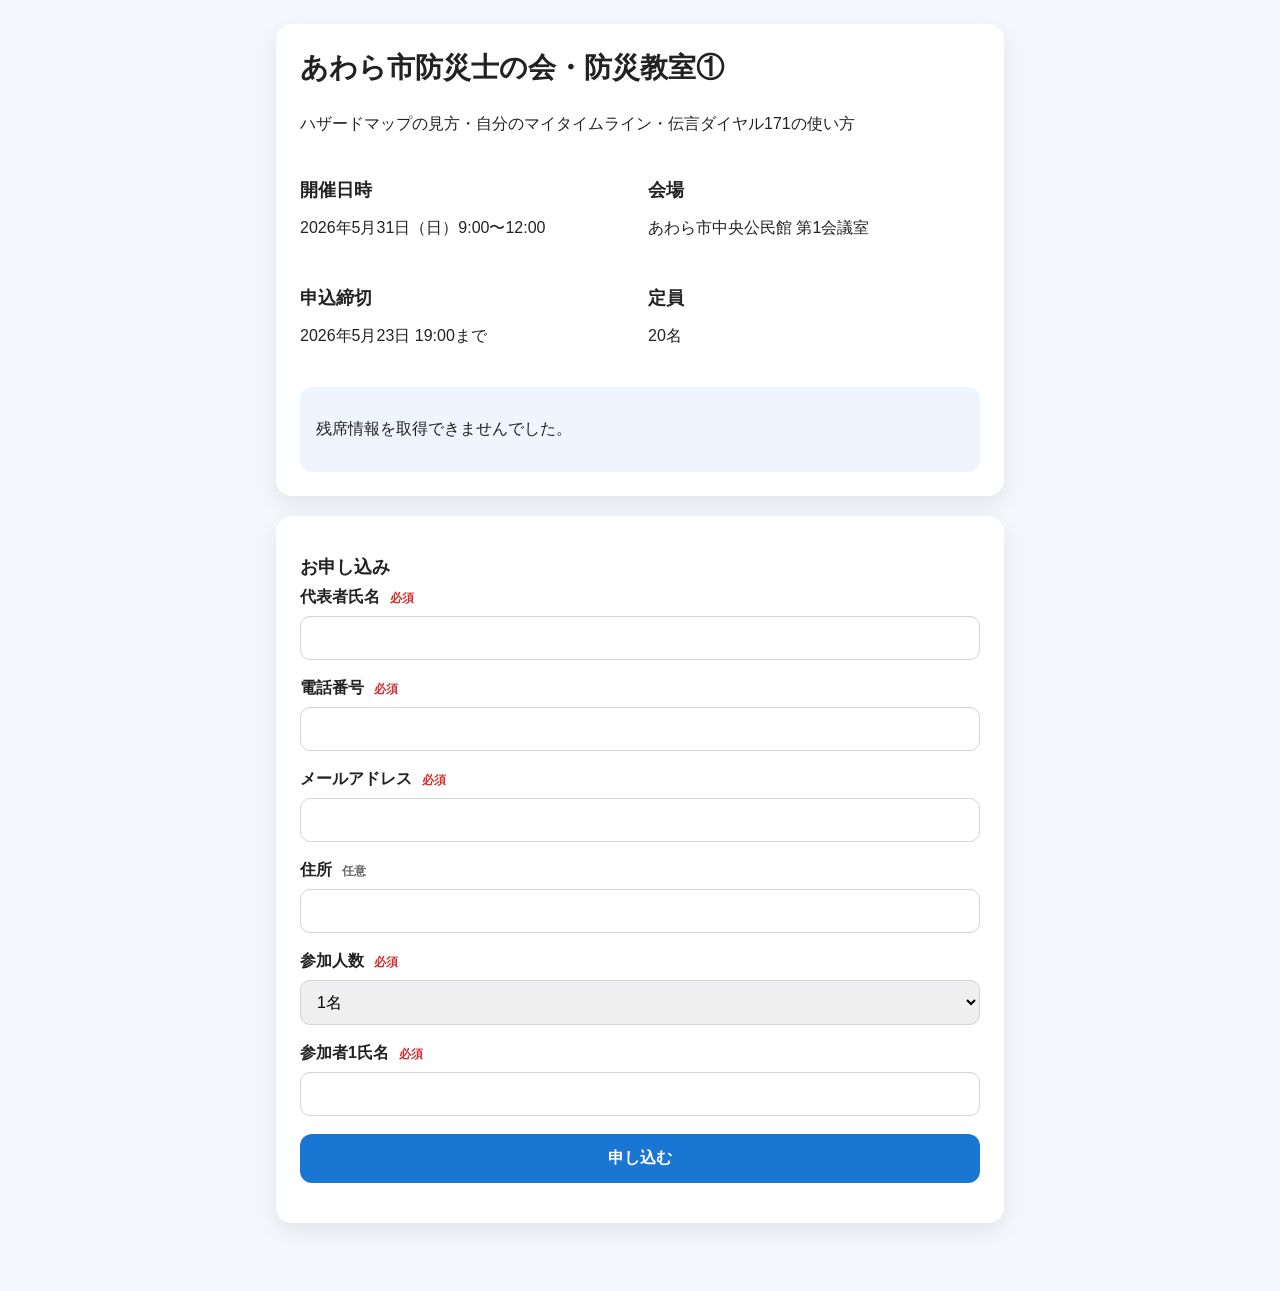
==== bousai-form/index.html @ 8a0164b3 "first commit" ====
<!DOCTYPE html>
<html lang="ja">
<head>
  <meta charset="UTF-8" />
  <meta name="viewport" content="width=device-width, initial-scale=1.0" />
  <title>あわら市防災士の会・防災教室① 申し込みフォーム</title>
  <link rel="stylesheet" href="style.css" />
</head>
<body>
  <main class="container">
    <section class="card">
      <h1>あわら市防災士の会・防災教室①</h1>
      <p class="lead">
        ハザードマップの見方・自分のマイタイムライン・伝言ダイヤル171の使い方
      </p>

      <div class="info-grid">
        <div>
          <h2>開催日時</h2>
          <p>2026年5月31日（日）9:00〜12:00</p>
        </div>
        <div>
          <h2>会場</h2>
          <p>あわら市中央公民館 第1会議室</p>
        </div>
        <div>
          <h2>申込締切</h2>
          <p>2026年5月23日 19:00まで</p>
        </div>
        <div>
          <h2>定員</h2>
          <p>20名</p>
        </div>
      </div>

      <div class="status-box">
        <p id="seatStatus">残席を確認中...</p>
        <p id="closeStatus" class="close-text hidden">申し込み受付は終了しました。</p>
      </div>
    </section>

    <section class="card" id="formSection">
      <h2>お申し込み</h2>
      <form id="entryForm">
        <div class="form-group">
          <label for="representativeName">代表者氏名 <span class="required">必須</span></label>
          <input type="text" id="representativeName" name="representativeName" required />
        </div>

        <div class="form-group">
          <label for="phone">電話番号 <span class="required">必須</span></label>
          <input type="tel" id="phone" name="phone" required />
        </div>

        <div class="form-group">
          <label for="email">メールアドレス <span class="required">必須</span></label>
          <input type="email" id="email" name="email" required />
        </div>

        <div class="form-group">
          <label for="address">住所 <span class="optional">任意</span></label>
          <input type="text" id="address" name="address" />
        </div>

        <div class="form-group">
          <label for="participants">参加人数 <span class="required">必須</span></label>
          <select id="participants" name="participants" required>
            <option value="1">1名</option>
            <option value="2">2名</option>
            <option value="3">3名</option>
            <option value="4">4名</option>
          </select>
        </div>

        <div class="form-group">
          <label for="participant1">参加者1氏名 <span class="required">必須</span></label>
          <input type="text" id="participant1" name="participant1" required />
        </div>

        <div class="form-group participant-field hidden" data-index="2">
          <label for="participant2">参加者2氏名</label>
          <input type="text" id="participant2" name="participant2" />
        </div>

        <div class="form-group participant-field hidden" data-index="3">
          <label for="participant3">参加者3氏名</label>
          <input type="text" id="participant3" name="participant3" />
        </div>

        <div class="form-group participant-field hidden" data-index="4">
          <label for="participant4">参加者4氏名</label>
          <input type="text" id="participant4" name="participant4" />
        </div>

        <button type="submit" id="submitBtn">申し込む</button>
      </form>

      <p id="message" class="message"></p>
    </section>
  </main>

  <script src="script.js"></script>
</body>
</html>
---- bousai-form/style.css ----
* {
  box-sizing: border-box;
}

body {
  margin: 0;
  font-family: "Hiragino Sans", "Yu Gothic", sans-serif;
  background: #f4f7fb;
  color: #222;
}

.container {
  max-width: 760px;
  margin: 0 auto;
  padding: 24px 16px 48px;
}

.card {
  background: #fff;
  border-radius: 16px;
  padding: 24px;
  margin-bottom: 20px;
  box-shadow: 0 8px 24px rgba(0, 0, 0, 0.08);
}

h1 {
  margin-top: 0;
  font-size: 28px;
  line-height: 1.4;
}

h2 {
  font-size: 18px;
  margin-bottom: 8px;
}

.lead {
  line-height: 1.8;
  margin-bottom: 24px;
}

.info-grid {
  display: grid;
  grid-template-columns: 1fr 1fr;
  gap: 16px;
}

.status-box {
  margin-top: 24px;
  padding: 16px;
  border-radius: 12px;
  background: #eef5ff;
}

.close-text {
  color: #c62828;
  font-weight: bold;
}

.form-group {
  margin-bottom: 18px;
}

label {
  display: block;
  margin-bottom: 8px;
  font-weight: bold;
}

input,
select {
  width: 100%;
  padding: 12px;
  border: 1px solid #ccd6e0;
  border-radius: 10px;
  font-size: 16px;
}

button {
  width: 100%;
  padding: 14px;
  border: none;
  border-radius: 12px;
  background: #1976d2;
  color: #fff;
  font-size: 16px;
  font-weight: bold;
  cursor: pointer;
}

button:disabled {
  background: #9e9e9e;
  cursor: not-allowed;
}

.required {
  color: #d32f2f;
  font-size: 12px;
  margin-left: 6px;
}

.optional {
  color: #666;
  font-size: 12px;
  margin-left: 6px;
}

.message {
  margin-top: 16px;
  font-weight: bold;
  white-space: pre-line;
}

.hidden {
  display: none;
}

@media (max-width: 640px) {
  .info-grid {
    grid-template-columns: 1fr;
  }

  .card {
    padding: 18px;
  }

  h1 {
    font-size: 24px;
  }
}
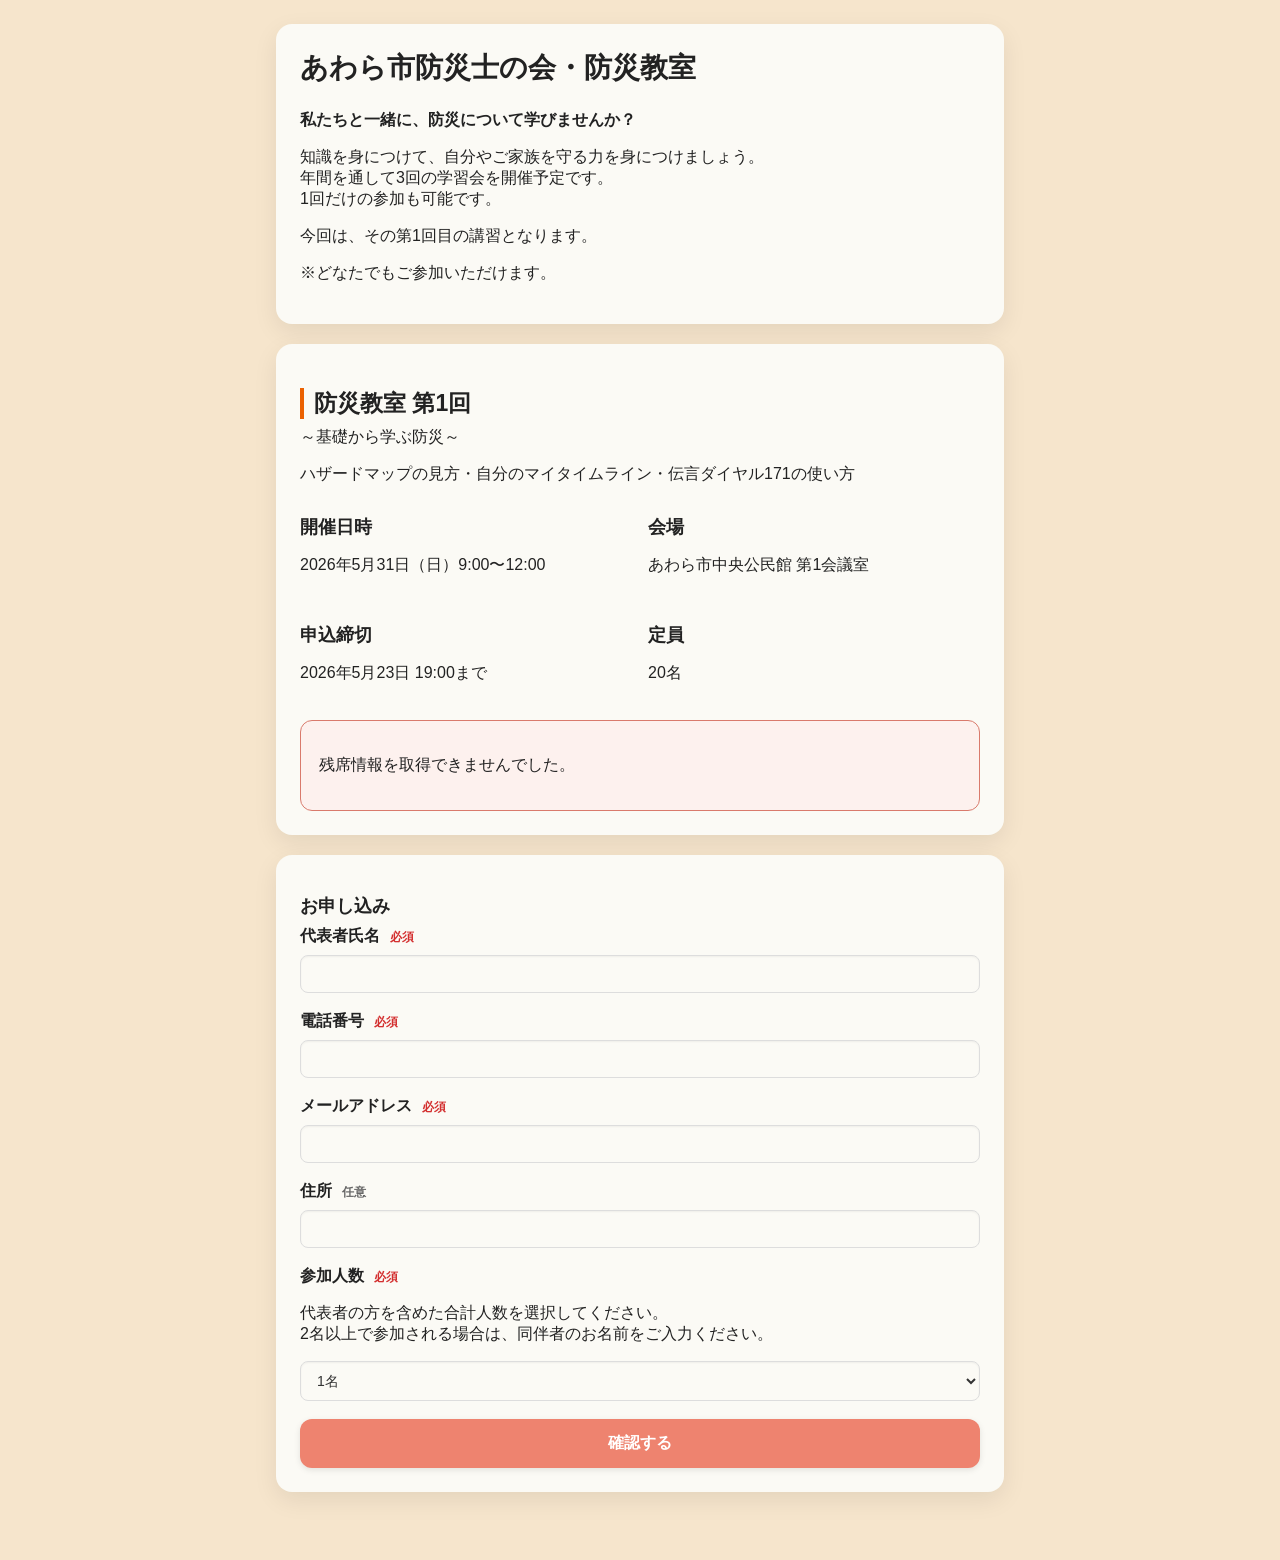
==== commit b5283646: "0.2" ====
--- a/bousai-form/index.html
+++ b/bousai-form/index.html
@@ -8,9 +8,26 @@
 </head>
 <body>
   <main class="container">
+    <section class="card card intro-card">
+      <h1>あわら市防災士の会・防災教室</h1>
+      <div class="intro-text">
+      <p><strong>私たちと一緒に、防災について学びませんか？</strong></p>
+
+      <p>
+        知識を身につけて、自分やご家族を守る力を身につけましょう。<br>
+        年間を通して3回の学習会を開催予定です。<br>
+        1回だけの参加も可能です。
+      </p>
+
+      <p>今回は、その第1回目の講習となります。</p>
+      <p class="notice">※どなたでもご参加いただけます。</p>
+    </div>
+    </section>
     <section class="card">
-      <h1>あわら市防災士の会・防災教室①</h1>
-      <p class="lead">
+      <h2 class="section-title">防災教室 第1回</h2>
+      <p class="subtitle">～基礎から学ぶ防災～</p>
+
+      <p class="subtitle">
         ハザードマップの見方・自分のマイタイムライン・伝言ダイヤル171の使い方
       </p>
 
@@ -33,7 +50,7 @@
         </div>
       </div>
 
-      <div class="status-box">
+      <div class="status-box" id="statusBox">
         <p id="seatStatus">残席を確認中...</p>
         <p id="closeStatus" class="close-text hidden">申し込み受付は終了しました。</p>
       </div>
@@ -64,6 +81,10 @@
 
         <div class="form-group">
           <label for="participants">参加人数 <span class="required">必須</span></label>
+          <p class="form-note">
+            代表者の方を含めた合計人数を選択してください。<br>
+            2名以上で参加される場合は、同伴者のお名前をご入力ください。
+          </p>
           <select id="participants" name="participants" required>
             <option value="1">1名</option>
             <option value="2">2名</option>
@@ -72,31 +93,38 @@
           </select>
         </div>
 
-        <div class="form-group">
-          <label for="participant1">参加者1氏名 <span class="required">必須</span></label>
-          <input type="text" id="participant1" name="participant1" required />
+        <div class="form-group participant-field hidden" data-index="1">
+          <label for="participant1">同伴者1 氏名</label>
+          <input type="text" id="participant1" name="participant1" />
         </div>
 
         <div class="form-group participant-field hidden" data-index="2">
-          <label for="participant2">参加者2氏名</label>
+          <label for="participant2">同伴者2 氏名</label>
           <input type="text" id="participant2" name="participant2" />
         </div>
 
         <div class="form-group participant-field hidden" data-index="3">
-          <label for="participant3">参加者3氏名</label>
+          <label for="participant3">同伴者3 氏名</label>
           <input type="text" id="participant3" name="participant3" />
         </div>
 
-        <div class="form-group participant-field hidden" data-index="4">
-          <label for="participant4">参加者4氏名</label>
-          <input type="text" id="participant4" name="participant4" />
-        </div>
 
-        <button type="submit" id="submitBtn">申し込む</button>
+        <button type="button" id="confirmBtn">確認する</button>
       </form>
 
-      <p id="message" class="message"></p>
     </section>
+
+    <p id="message" class="message hidden"></p>
+
+    <section class="card hidden" id="confirmSection">
+  <h2>入力内容の確認</h2>
+
+  <p id="confirmContent"></p>
+
+  <button type="button" id="backBtn">修正する</button>
+  <button type="button" id="submitFinalBtn">この内容で申し込む</button>
+</section>
+
   </main>
 
   <script src="script.js"></script>
--- a/bousai-form/style.css
+++ b/bousai-form/style.css
@@ -5,7 +5,7 @@
 body {
   margin: 0;
   font-family: "Hiragino Sans", "Yu Gothic", sans-serif;
-  background: #f4f7fb;
+  background: #f6e5cc;
   color: #222;
 }
 
@@ -15,12 +15,21 @@
   padding: 24px 16px 48px;
 }
 
-.card {
-  background: #fff;
+.intro-card {
+  background: #fbfaf5;
   border-radius: 16px;
   padding: 24px;
   margin-bottom: 20px;
   box-shadow: 0 8px 24px rgba(0, 0, 0, 0.08);
+}
+
+.card {
+  background: #fbfaf5;
+  border-radius: 16px;
+  padding: 24px;
+  margin-bottom: 20px;
+  box-shadow: 0 8px 24px rgba(0, 0, 0, 0.08);
+
 }
 
 h1 {
@@ -32,6 +41,17 @@
 h2 {
   font-size: 18px;
   margin-bottom: 8px;
+}
+
+.section-title {
+  font-size: 23px;
+  font-weight: bold;
+  border-left: 4px solid #eb6101;
+  padding-left: 10px;
+}
+
+.subtitle {
+  margin-top: 6px;
 }
 
 .lead {
@@ -46,14 +66,31 @@
 }
 
 .status-box {
-  margin-top: 24px;
-  padding: 16px;
+  padding: 18px;
   border-radius: 12px;
-  background: #eef5ff;
+  margin-top: 20px;
+}
+
+/* 通常 */
+.status-normal {
+  background: #fff4e8;
+  border-left: 1px solid #ee836f;
+}
+
+/* 成功（あまり使わないかも） */
+.status-success {
+  background: #eef7ee;
+  border: 1px solid #7dbb7d;
+}
+
+/* エラー */
+.status-error {
+  background: #fdf1ee;
+  border: 1px solid #d97a6c;
 }
 
 .close-text {
-  color: #c62828;
+  color: #eb6101;
   font-weight: bold;
 }
 
@@ -70,10 +107,28 @@
 input,
 select {
   width: 100%;
-  padding: 12px;
-  border: 1px solid #ccd6e0;
-  border-radius: 10px;
-  font-size: 16px;
+  padding: 10px 12px;
+  border-radius: 8px;
+
+  background: #fbfaf5;   /* ←ここ変える */
+  border: 1px solid #ddd;
+
+  font-size: 14px;
+  color: #333;
+
+  transition: all 0.2s ease;
+  box-shadow: inset 0 1px 2px rgba(0,0,0,0.05);
+}
+
+input:focus,
+select:focus {
+  outline: none;
+  border: 1px solid #ee836f;
+  box-shadow: 0 0 0 2px rgba(238,131,111,0.2);
+}
+
+input::placeholder {
+  color: #aaa;
 }
 
 button {
@@ -81,15 +136,22 @@
   padding: 14px;
   border: none;
   border-radius: 12px;
-  background: #1976d2;
+  background: #ee836f;
   color: #fff;
   font-size: 16px;
   font-weight: bold;
   cursor: pointer;
+  box-shadow: 0 2px 6px rgba(0,0,0,0.1);
+  transition: all 0.2s ease;
+}
+
+button:hover {
+  background: #e36f5a;
+  transform: translateY(-1px);
 }
 
 button:disabled {
-  background: #9e9e9e;
+  opacity: 0.7;
   cursor: not-allowed;
 }
 
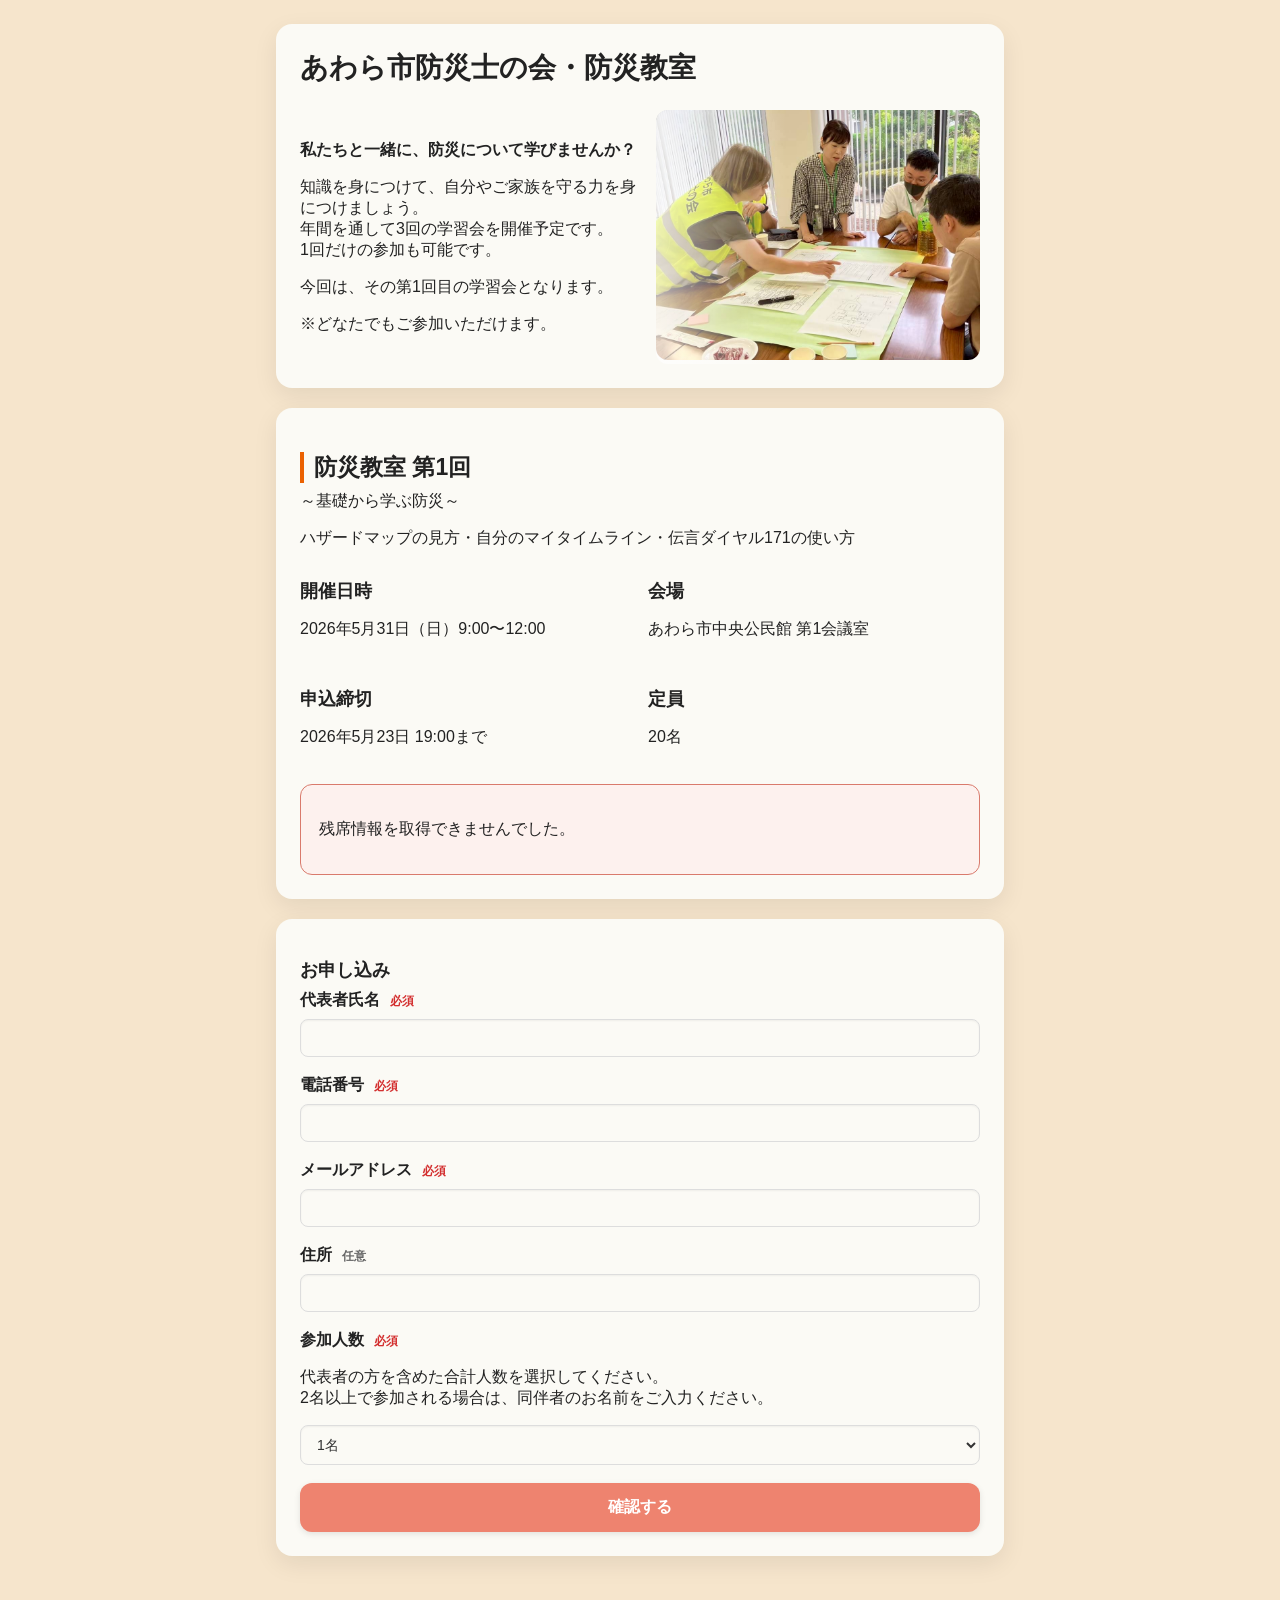
==== commit dea46877: "0.5" ====
--- a/bousai-form/index.html
+++ b/bousai-form/index.html
@@ -8,9 +8,10 @@
 </head>
 <body>
   <main class="container">
-    <section class="card card intro-card">
+    <section class="card intro-card">
       <h1>あわら市防災士の会・防災教室</h1>
-      <div class="intro-text">
+    <div class="intro-body">
+    <div class="intro-text">
       <p><strong>私たちと一緒に、防災について学びませんか？</strong></p>
 
       <p>
@@ -19,8 +20,14 @@
         1回だけの参加も可能です。
       </p>
 
-      <p>今回は、その第1回目の講習となります。</p>
+      <p>今回は、その第1回目の学習会となります。</p>
       <p class="notice">※どなたでもご参加いただけます。</p>
+    </div>
+
+    <div class="intro-image">
+      <img src="img/167929.jpg" alt="防災学習の様子" />
+      <div class="image-overlay"></div>
+    </div>
     </div>
     </section>
     <section class="card">
--- a/bousai-form/style.css
+++ b/bousai-form/style.css
@@ -14,6 +14,52 @@
   margin: 0 auto;
   padding: 24px 16px 48px;
 }
+
+.intro-body {
+  display: flex;
+  gap: 20px;
+  align-items: center;
+}
+
+.intro-text {
+  flex: 1;
+}
+
+.intro-text strong {
+  white-space: nowrap;
+}
+
+.intro-image {
+  flex: 1;
+  position: relative;
+  overflow: hidden;
+}
+
+.image-overlay {
+  position: absolute;
+  top: 0;
+  left: 0;
+  width: 40%;   /* ←透かす範囲 */
+  height: 100%;
+  background: linear-gradient(to right, rgba(255,255,255,0.7), rgba(255,255,255,0));
+  pointer-events: none;
+  border-radius: 12px 0 0 12px;
+}
+
+.intro-image img {
+  width: 100%;
+  height: 250px;
+  object-fit: cover;
+  object-position: center 40%;
+  border-radius: 12px;
+}
+
+@media (max-width: 768px) {
+  .intro-body {
+    flex-direction: column;
+  }
+}
+
 
 .intro-card {
   background: #fbfaf5;
